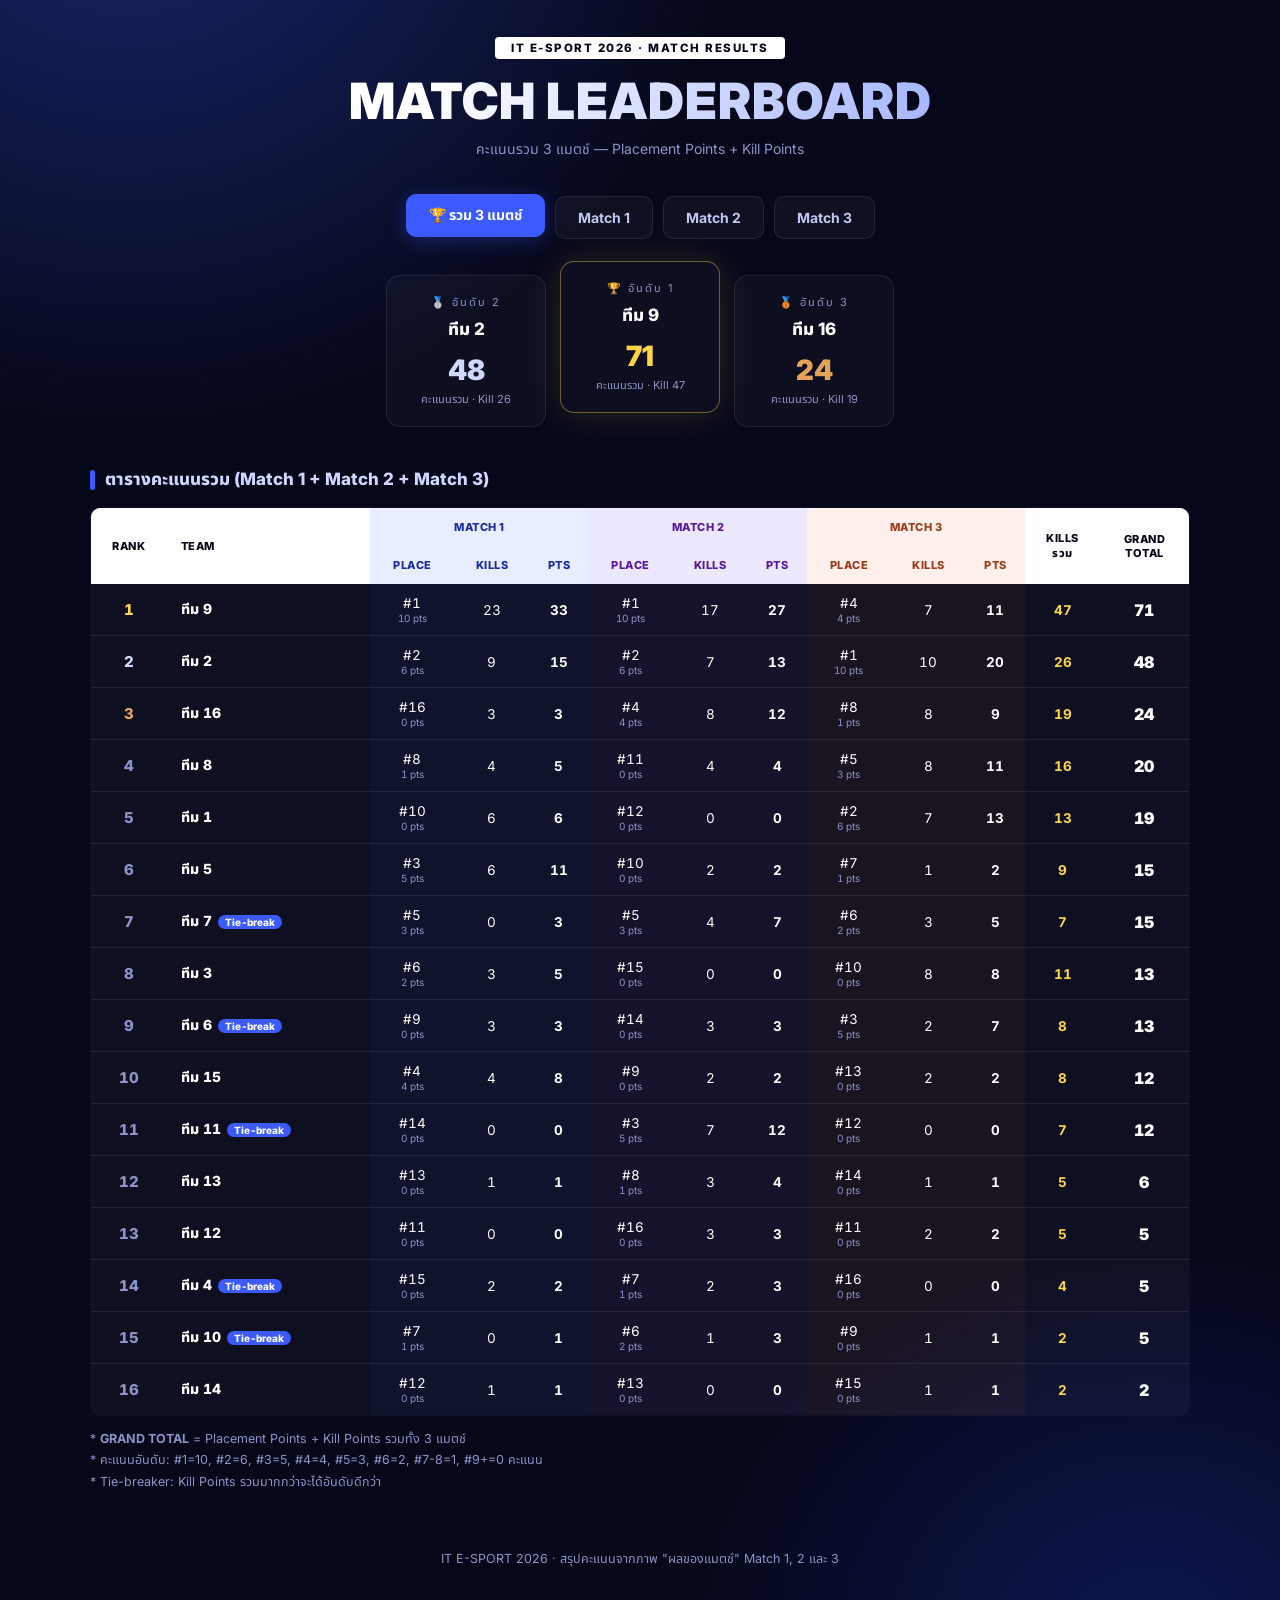
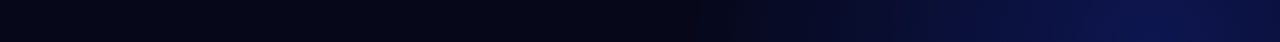
==== match-results.html @ a8c37b22 "Add files via upload" ====
<!DOCTYPE html>
<html lang="th">
<head>
<meta charset="UTF-8">
<meta name="viewport" content="width=device-width, initial-scale=1.0">
<title>Match Leaderboard — IT E-SPORT 2026</title>
<meta name="description" content="ตารางคะแนนรวม 3 แมตช์ IT E-SPORT 2026 แบ่งตามทีม">
<link rel="preconnect" href="https://fonts.googleapis.com">
<link rel="preconnect" href="https://fonts.gstatic.com" crossorigin>
<link href="https://fonts.googleapis.com/css2?family=Noto+Sans+Thai:wght@400;600;700;800;900&family=Inter:wght@400;600;700;800;900&display=swap" rel="stylesheet">
<style>
:root {
  --bg:     #06081a;
  --card:   rgba(255,255,255,0.03);
  --accent: #3b5bff;
  --glow:   rgba(59,91,255,0.3);
  --gold:   #ffd447;
  --silver: #cfd8ff;
  --bronze: #e5a35a;
  --line:   rgba(255,255,255,0.08);
  --muted:  #8b94c4;
  --r:      10px;

  /* Per-match accent colors */
  --m1: #3b5bff;
  --m2: #a259ff;
  --m3: #ff6b35;
}
*, *::before, *::after { box-sizing: border-box; margin: 0; padding: 0; }

body {
  font-family: 'Inter', 'Noto Sans Thai', system-ui, sans-serif;
  background:
    radial-gradient(ellipse 80% 60% at 10% -10%, #1a2870 0%, transparent 60%),
    radial-gradient(ellipse 60% 40% at 90% 100%, #0d1650 0%, transparent 60%),
    var(--bg);
  color: #fff;
  min-height: 100vh;
  padding: 36px 16px 72px;
}

.wrap { max-width: 1100px; margin: 0 auto; }

/* ── Header ── */
header { text-align: center; margin-bottom: 36px; }
.badge {
  display: inline-block;
  background: #fff;
  color: #06081a;
  font-size: 11.5px;
  font-weight: 800;
  letter-spacing: 1.5px;
  padding: 4px 16px;
  border-radius: 4px;
  margin-bottom: 12px;
  text-transform: uppercase;
}
h1 {
  font-size: clamp(28px, 6vw, 50px);
  font-weight: 900;
  letter-spacing: 1px;
  text-transform: uppercase;
  background: linear-gradient(100deg, #fff 30%, #7b93ff 100%);
  -webkit-background-clip: text;
  background-clip: text;
  color: transparent;
  margin-bottom: 8px;
}
.header-sub { color: var(--muted); font-size: 14px; }

/* ── Tabs ── */
.tabs {
  display: flex;
  justify-content: center;
  gap: 10px;
  flex-wrap: wrap;
  margin-bottom: 36px;
}
.tab-btn {
  background: rgba(255,255,255,0.04);
  border: 1px solid var(--line);
  color: #c0c8f0;
  font-family: inherit;
  font-size: 14px;
  font-weight: 700;
  padding: 10px 22px;
  border-radius: var(--r);
  cursor: pointer;
  transition: all .18s;
}
.tab-btn:hover { background: rgba(255,255,255,0.09); transform: translateY(-2px); }
.tab-btn.active {
  background: var(--accent);
  border-color: var(--accent);
  color: #fff;
  box-shadow: 0 4px 20px var(--glow);
  transform: translateY(-2px);
}
.tab-btn.m1.active { background: var(--m1); border-color: var(--m1); box-shadow: 0 4px 20px rgba(59,91,255,0.4); }
.tab-btn.m2.active { background: var(--m2); border-color: var(--m2); box-shadow: 0 4px 20px rgba(162,89,255,0.4); }
.tab-btn.m3.active { background: var(--m3); border-color: var(--m3); box-shadow: 0 4px 20px rgba(255,107,53,0.4); }

/* ── Podium ── */
.podium {
  display: flex;
  gap: 14px;
  justify-content: center;
  flex-wrap: wrap;
  margin-bottom: 40px;
}
.p-card {
  background: var(--card);
  border: 1px solid var(--line);
  border-radius: 14px;
  padding: 18px 22px;
  min-width: 160px;
  text-align: center;
  transition: transform .2s;
}
.p-card:hover { transform: translateY(-4px); }
.p-card.gold   { order:2; transform:translateY(-14px); border-color:rgba(255,212,71,.4); box-shadow:0 0 36px rgba(255,212,71,.15); }
.p-card.gold:hover { transform:translateY(-18px); }
.p-card.silver { order:1; }
.p-card.bronze { order:3; }
.p-rank  { font-size: 11px; color: var(--muted); letter-spacing: 2px; margin-bottom: 6px; }
.p-name  { font-size: 17px; font-weight: 800; margin-bottom: 10px; }
.p-pts   { font-size: 28px; font-weight: 900; }
.p-card.gold   .p-pts { color: var(--gold); }
.p-card.silver .p-pts { color: var(--silver); }
.p-card.bronze .p-pts { color: var(--bronze); }
.p-sub   { font-size: 11px; color: var(--muted); margin-top: 4px; }

/* ── Section title ── */
.section-title {
  display: flex;
  align-items: center;
  gap: 10px;
  font-size: 17px;
  font-weight: 800;
  color: #cfd6ff;
  margin: 0 0 14px;
}
.section-title::before {
  content: "";
  display: inline-block;
  width: 5px; height: 20px;
  background: var(--accent);
  border-radius: 3px;
  flex-shrink: 0;
}

/* ── Table ── */
.table-wrap { overflow-x: auto; }

table {
  width: 100%;
  min-width: 900px;
  border-collapse: collapse;
  background: var(--card);
  border-radius: var(--r);
  overflow: hidden;
  border: 1px solid var(--line);
}

thead th {
  background: #fff;
  color: #06081a;
  text-align: center;
  padding: 12px 8px;
  font-size: 11px;
  font-weight: 800;
  letter-spacing: .5px;
  text-transform: uppercase;
  white-space: nowrap;
}
thead th.align-left { text-align: left; padding-left: 14px; }
thead th.m1-h { background: #e8edff; color: #1a2ea0; }
thead th.m2-h { background: #ece8ff; color: #5a1a9e; }
thead th.m3-h { background: #fff0eb; color: #9e3a1a; }

tbody td {
  padding: 11px 8px;
  border-bottom: 1px solid var(--line);
  font-size: 13.5px;
  text-align: center;
  font-variant-numeric: tabular-nums;
}
tbody td.align-left { text-align: left; padding-left: 14px; }
tbody tr:last-child td { border-bottom: none; }
tbody tr { transition: background .14s; }
tbody tr:hover { background: rgba(255,255,255,0.05); }

.rank-cell  { font-weight: 800; color: var(--muted); font-size: 15px; }
.team-cell  { font-weight: 800; font-size: 14px; }
.total-cell { font-weight: 900; font-size: 16px; color: #fff; }

tr.gold   .rank-cell { color: var(--gold); }
tr.silver .rank-cell { color: var(--silver); }
tr.bronze .rank-cell { color: var(--bronze); }

.m1-place, .m1-kills, .m1-tot { background: rgba(59,91,255,.05); }
.m2-place, .m2-kills, .m2-tot { background: rgba(162,89,255,.05); }
.m3-place, .m3-kills, .m3-tot { background: rgba(255,107,53,.05); }

.sub-pts { font-size: 10px; color: var(--muted); display: block; margin-top: 1px; }

.tie-badge {
  display: inline-block;
  font-size: 10px;
  background: var(--accent);
  color: #fff;
  padding: 1px 7px;
  border-radius: 20px;
  margin-left: 6px;
  vertical-align: middle;
}

/* ── Match detail grids ── */
.match-grid {
  display: grid;
  grid-template-columns: 1fr 1fr;
  gap: 20px;
  margin-bottom: 40px;
}
.match-card {
  background: var(--card);
  border: 1px solid var(--line);
  border-radius: var(--r);
  overflow: hidden;
}
.match-header {
  padding: 10px 16px;
  font-weight: 800;
  font-size: 13.5px;
  letter-spacing: 1px;
}
.m1-header { background: var(--m1); }
.m2-header { background: var(--m2); }
.m3-header { background: var(--m3); }

.match-row {
  display: flex;
  justify-content: space-between;
  align-items: center;
  padding: 9px 14px;
  border-bottom: 1px solid var(--line);
  font-size: 13px;
  transition: background .14s;
}
.match-row:hover { background: rgba(255,255,255,0.04); }
.match-row:last-child { border-bottom: none; }
.match-rank { color: var(--muted); font-weight: 700; min-width: 28px; }
.match-rank.r1 { color: var(--gold); }
.match-rank.r2 { color: var(--silver); }
.match-rank.r3 { color: var(--bronze); }
.match-name  { flex: 1; font-weight: 700; padding: 0 10px; }
.match-kills { color: #e2e6ff; min-width: 48px; text-align: right; font-size: 12.5px; }
.match-total { font-weight: 800; min-width: 42px; text-align: right; }

/* ── Note ── */
.note { color: var(--muted); font-size: 12.5px; margin-top: 12px; line-height: 1.7; }

/* ── Footer ── */
footer { text-align: center; margin-top: 56px; color: var(--muted); font-size: 12.5px; line-height: 1.8; }

@media(max-width: 640px) {
  .match-grid { grid-template-columns: 1fr; }
}
</style>
</head>
<body>
<div class="wrap">
  <header>
    <div class="badge">IT E-SPORT 2026 · MATCH RESULTS</div>
    <h1>Match Leaderboard</h1>
    <div class="header-sub" id="header-sub">คะแนนรวม 3 แมตช์ — Placement Points + Kill Points</div>
  </header>

  <div class="tabs">
    <button class="tab-btn active" id="tab-combined" onclick="switchTab('combined')">🏆 รวม 3 แมตช์</button>
    <button class="tab-btn m1" id="tab-m1" onclick="switchTab('m1')">Match 1</button>
    <button class="tab-btn m2" id="tab-m2" onclick="switchTab('m2')">Match 2</button>
    <button class="tab-btn m3" id="tab-m3" onclick="switchTab('m3')">Match 3</button>
  </div>

  <div class="podium" id="podium"></div>

  <!-- Combined view -->
  <div id="view-combined">
    <div class="section-title" id="table-title">ตารางคะแนนรวม (Match 1 + Match 2 + Match 3)</div>
    <div class="table-wrap">
      <table>
        <thead>
          <tr>
            <th rowspan="2">RANK</th>
            <th rowspan="2" class="align-left">TEAM</th>
            <th colspan="3" class="m1-h">Match 1</th>
            <th colspan="3" class="m2-h">Match 2</th>
            <th colspan="3" class="m3-h">Match 3</th>
            <th rowspan="2">KILLS<br>รวม</th>
            <th rowspan="2">GRAND<br>TOTAL</th>
          </tr>
          <tr>
            <th class="m1-h">PLACE</th><th class="m1-h">KILLS</th><th class="m1-h">PTS</th>
            <th class="m2-h">PLACE</th><th class="m2-h">KILLS</th><th class="m2-h">PTS</th>
            <th class="m3-h">PLACE</th><th class="m3-h">KILLS</th><th class="m3-h">PTS</th>
          </tr>
        </thead>
        <tbody id="combined-body"></tbody>
      </table>
    </div>
    <p class="note">
      * <b>GRAND TOTAL</b> = Placement Points + Kill Points รวมทั้ง 3 แมตช์<br>
      * คะแนนอันดับ: #1=10, #2=6, #3=5, #4=4, #5=3, #6=2, #7-8=1, #9+=0 คะแนน<br>
      * Tie-breaker: Kill Points รวมมากกว่าจะได้อันดับดีกว่า
    </p>
  </div>

  <!-- Per-match views -->
  <div id="view-m1" style="display:none">
    <div class="section-title">ผล Match 1</div>
    <div class="match-grid" id="m1-grid"></div>
  </div>
  <div id="view-m2" style="display:none">
    <div class="section-title">ผล Match 2</div>
    <div class="match-grid" id="m2-grid"></div>
  </div>
  <div id="view-m3" style="display:none">
    <div class="section-title">ผล Match 3</div>
    <div class="match-grid" id="m3-grid"></div>
  </div>

  <footer>
    IT E-SPORT 2026 · สรุปคะแนนจากภาพ "ผลของแมตช์" Match 1, 2 และ 3
  </footer>
</div>

<script>
/* ── Placement scoring ── */
function pp(rank) {
  if (rank === 1) return 10;
  if (rank === 2) return 6;
  if (rank === 3) return 5;
  if (rank === 4) return 4;
  if (rank === 5) return 3;
  if (rank === 6) return 2;
  if (rank <= 8)  return 1;
  return 0;
}

/* ── Raw match data ── */
const match1 = [
  { rank:1,  team:9,  kills:23 },
  { rank:2,  team:2,  kills:9  },
  { rank:3,  team:5,  kills:6  },
  { rank:4,  team:15, kills:4  },
  { rank:5,  team:7,  kills:0  },
  { rank:6,  team:3,  kills:3  },
  { rank:7,  team:10, kills:0  },
  { rank:8,  team:8,  kills:4  },
  { rank:9,  team:6,  kills:3  },
  { rank:10, team:1,  kills:6  },
  { rank:11, team:12, kills:0  },
  { rank:12, team:14, kills:1  },
  { rank:13, team:13, kills:1  },
  { rank:14, team:11, kills:0  },
  { rank:15, team:4,  kills:2  },
  { rank:16, team:16, kills:3  },
];

const match2 = [
  { rank:1,  team:9,  kills:17 },
  { rank:2,  team:2,  kills:7  },
  { rank:3,  team:11, kills:7  },
  { rank:4,  team:16, kills:8  },
  { rank:5,  team:7,  kills:4  },
  { rank:6,  team:10, kills:1  },
  { rank:7,  team:4,  kills:2  },
  { rank:8,  team:13, kills:3  },
  { rank:9,  team:15, kills:2  },
  { rank:10, team:5,  kills:2  },
  { rank:11, team:8,  kills:4  },
  { rank:12, team:1,  kills:0  },
  { rank:13, team:14, kills:0  },
  { rank:14, team:6,  kills:3  },
  { rank:15, team:3,  kills:0  },
  { rank:16, team:12, kills:3  },
];

const match3 = [
  { rank:1,  team:2,  kills:10 },
  { rank:2,  team:1,  kills:7  },
  { rank:3,  team:6,  kills:2  },
  { rank:4,  team:9,  kills:7  },
  { rank:5,  team:8,  kills:8  },
  { rank:6,  team:7,  kills:3  },
  { rank:7,  team:5,  kills:1  },
  { rank:8,  team:16, kills:8  },
  { rank:9,  team:10, kills:1  },
  { rank:10, team:3,  kills:8  },
  { rank:11, team:12, kills:2  },
  { rank:12, team:11, kills:0  },
  { rank:13, team:15, kills:2  },
  { rank:14, team:13, kills:1  },
  { rank:15, team:14, kills:1  },
  { rank:16, team:4,  kills:0  },
];

const MATCHES = [match1, match2, match3];

/* ── Build combined dataset ── */
function buildCombined() {
  const teams = {};
  const init = () => ({ rank:0, kills:0, place:0, total:0 });

  MATCHES.forEach((match, mi) => {
    const key = `m${mi+1}`;
    match.forEach(r => {
      if (!teams[r.team]) teams[r.team] = { id: r.team, m1:init(), m2:init(), m3:init() };
      const placePts = pp(r.rank);
      teams[r.team][key] = { rank: r.rank, kills: r.kills, place: placePts, total: placePts + r.kills };
    });
  });

  return Object.values(teams).map(t => ({
    ...t,
    totalKills: t.m1.kills + t.m2.kills + t.m3.kills,
    totalPlace: t.m1.place + t.m2.place + t.m3.place,
    grand:      t.m1.total + t.m2.total + t.m3.total,
  })).sort((a, b) => b.grand - a.grand || b.totalKills - a.totalKills);
}

const combined = buildCombined();

/* ── Render podium ── */
function renderPodium(items) {
  const order = [
    { d: items[1], cls: 'silver', label: '🥈 อันดับ 2' },
    { d: items[0], cls: 'gold',   label: '🏆 อันดับ 1' },
    { d: items[2], cls: 'bronze', label: '🥉 อันดับ 3' },
  ];
  document.getElementById('podium').innerHTML = order.map(({ d, cls, label }) => `
    <div class="p-card ${cls}">
      <div class="p-rank">${label}</div>
      <div class="p-name">ทีม ${d.id}</div>
      <div class="p-pts">${d.grand}</div>
      <div class="p-sub">คะแนนรวม · Kill ${d.totalKills}</div>
    </div>
  `).join('');
}

/* ── Render combined table ── */
function renderCombined() {
  renderPodium(combined);
  const tbody = document.getElementById('combined-body');
  tbody.innerHTML = '';
  combined.forEach((d, i) => {
    const rank = i + 1;
    const cls  = rank === 1 ? 'gold' : rank === 2 ? 'silver' : rank === 3 ? 'bronze' : '';
    const isTie = i > 0 && combined[i-1].grand === d.grand && combined[i-1].totalKills !== d.totalKills;
    const tieTag = isTie ? `<span class="tie-badge">Tie-break</span>` : '';
    const fRank = r => r ? `#${r.rank}<br><span class="sub-pts">${r.place} pts</span>` : '—';

    const tr = document.createElement('tr');
    if (cls) tr.className = cls;
    tr.innerHTML = `
      <td class="rank-cell">${rank}</td>
      <td class="team-cell align-left">ทีม ${d.id}${tieTag}</td>
      <td class="m1-place">${fRank(d.m1)}</td>
      <td class="m1-kills">${d.m1.kills}</td>
      <td class="m1-tot" style="font-weight:700">${d.m1.total}</td>
      <td class="m2-place">${fRank(d.m2)}</td>
      <td class="m2-kills">${d.m2.kills}</td>
      <td class="m2-tot" style="font-weight:700">${d.m2.total}</td>
      <td class="m3-place">${fRank(d.m3)}</td>
      <td class="m3-kills">${d.m3.kills}</td>
      <td class="m3-tot" style="font-weight:700">${d.m3.total}</td>
      <td style="color:var(--gold);font-weight:700">${d.totalKills}</td>
      <td class="total-cell">${d.grand}</td>
    `;
    tbody.appendChild(tr);
  });
}

/* ── Render per-match grid ── */
function renderMatchGrid(matchData, containerId, headerCls) {
  const sorted = [...matchData].sort((a, b) => a.rank - b.rank);
  const colL = sorted.slice(0, 8);
  const colR = sorted.slice(8);

  function rows(arr) {
    return arr.map(r => {
      const pts = pp(r.rank);
      const total = pts + r.kills;
      const rc = r.rank <= 3 ? `r${r.rank}` : '';
      return `<div class="match-row">
        <span class="match-rank ${rc}">#${r.rank}</span>
        <span class="match-name">ทีม ${r.team}</span>
        <span class="match-kills">${r.kills} kills</span>
        <span class="match-total" style="color:var(--gold)">${total} pts</span>
      </div>`;
    }).join('');
  }

  document.getElementById(containerId).innerHTML = `
    <div class="match-card">
      <div class="match-header ${headerCls}">อันดับ #1 – #8</div>
      ${rows(colL)}
    </div>
    <div class="match-card">
      <div class="match-header ${headerCls}">อันดับ #9 – #16</div>
      ${rows(colR)}
    </div>
  `;
}

/* ── Tab switching ── */
const TABS = ['combined', 'm1', 'm2', 'm3'];

function switchTab(tab) {
  TABS.forEach(t => {
    document.getElementById(`view-${t}`).style.display = t === tab ? '' : 'none';
    document.getElementById(`tab-${t}`).classList.toggle('active', t === tab);
  });

  // Per-match podium helpers
  const makeTopFrom = (matchData) => {
    const sorted = [...matchData].sort((a, b) => a.rank - b.rank);
    return sorted.slice(0, 3).map(r => ({
      id: r.team,
      grand: pp(r.rank) + r.kills,
      totalKills: r.kills,
    }));
  };

  if (tab === 'combined') renderPodium(combined);
  if (tab === 'm1') { renderMatchGrid(match1, 'm1-grid', 'm1-header'); renderPodium(makeTopFrom(match1)); }
  if (tab === 'm2') { renderMatchGrid(match2, 'm2-grid', 'm2-header'); renderPodium(makeTopFrom(match2)); }
  if (tab === 'm3') { renderMatchGrid(match3, 'm3-grid', 'm3-header'); renderPodium(makeTopFrom(match3)); }
}

/* ── Init ── */
renderCombined();
</script>
</body>
</html>
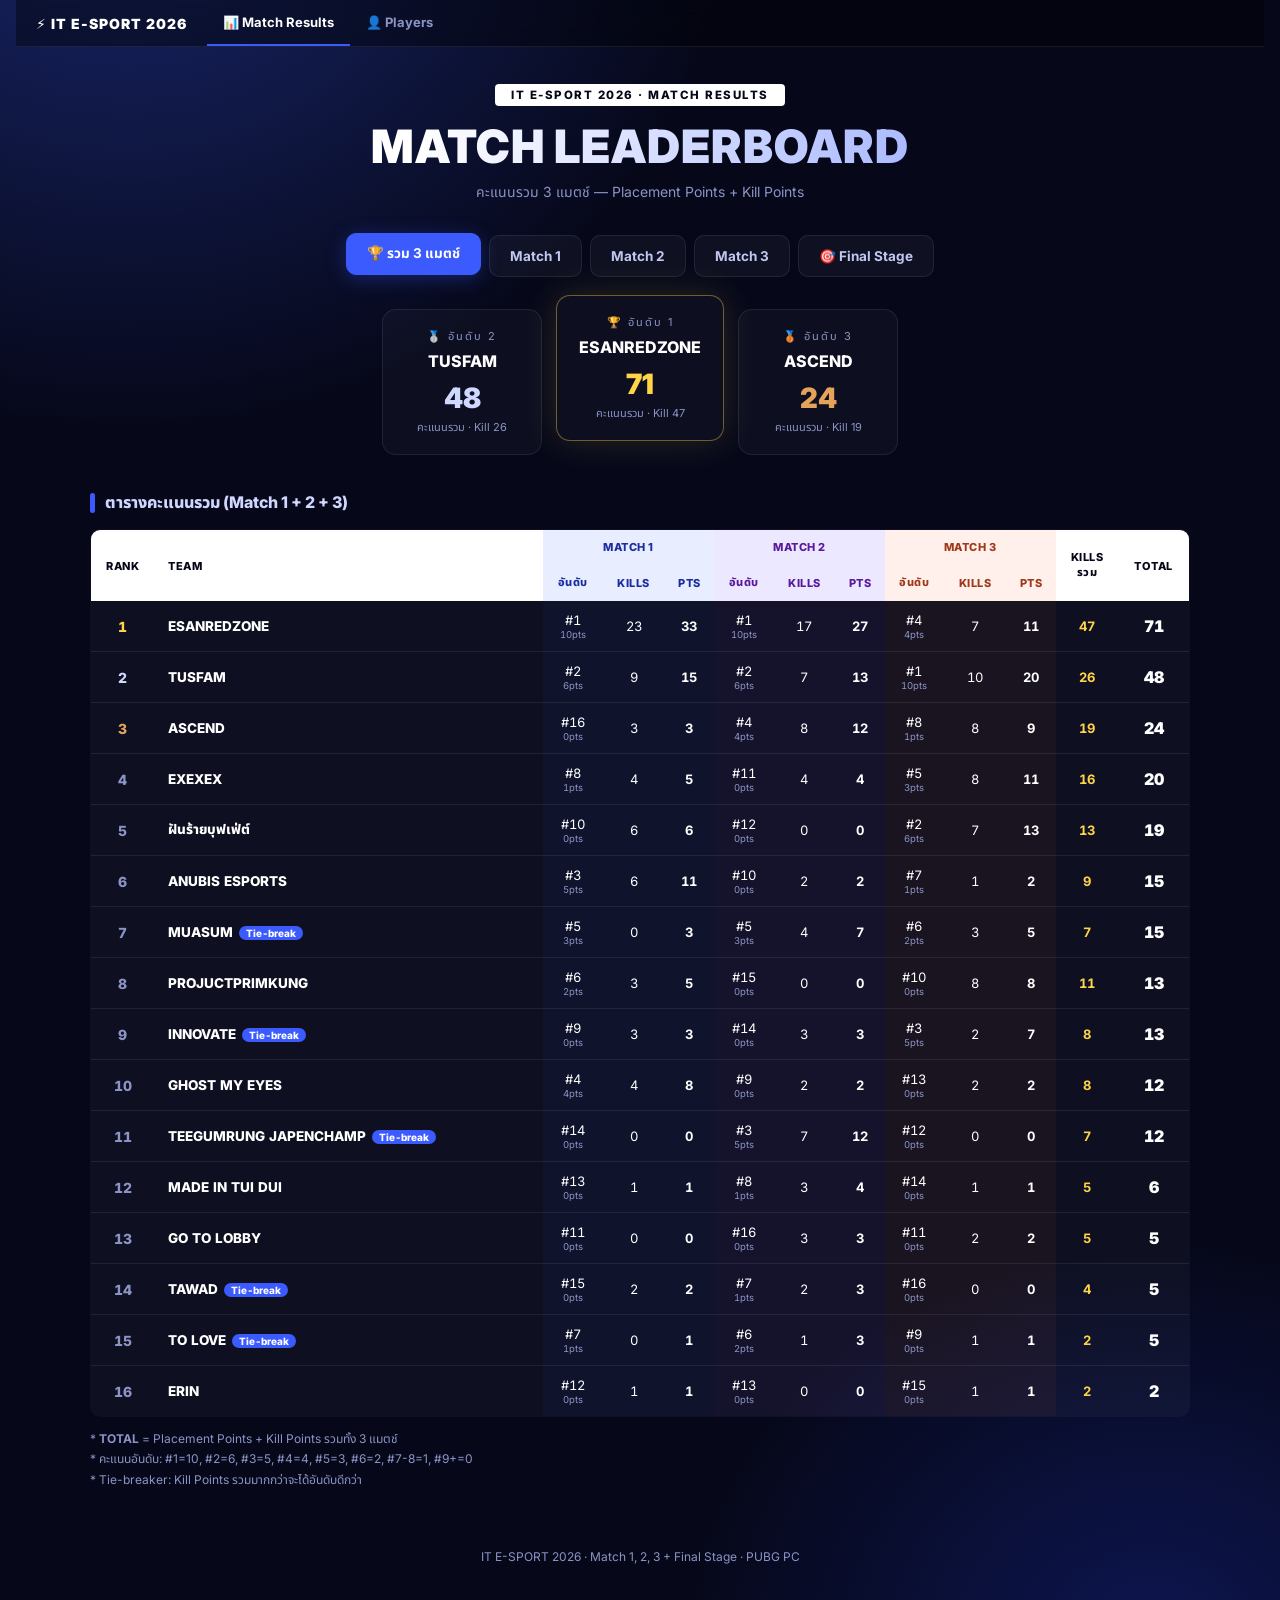
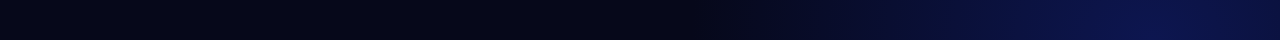
==== commit cc2187d3: "Add files via upload" ====
--- a/match-results.html
+++ b/match-results.html
@@ -4,271 +4,159 @@
 <meta charset="UTF-8">
 <meta name="viewport" content="width=device-width, initial-scale=1.0">
 <title>Match Leaderboard — IT E-SPORT 2026</title>
-<meta name="description" content="ตารางคะแนนรวม 3 แมตช์ IT E-SPORT 2026 แบ่งตามทีม">
 <link rel="preconnect" href="https://fonts.googleapis.com">
 <link rel="preconnect" href="https://fonts.gstatic.com" crossorigin>
 <link href="https://fonts.googleapis.com/css2?family=Noto+Sans+Thai:wght@400;600;700;800;900&family=Inter:wght@400;600;700;800;900&display=swap" rel="stylesheet">
 <style>
-:root {
-  --bg:     #06081a;
-  --card:   rgba(255,255,255,0.03);
-  --accent: #3b5bff;
-  --glow:   rgba(59,91,255,0.3);
-  --gold:   #ffd447;
-  --silver: #cfd8ff;
-  --bronze: #e5a35a;
-  --line:   rgba(255,255,255,0.08);
-  --muted:  #8b94c4;
-  --r:      10px;
-
-  /* Per-match accent colors */
-  --m1: #3b5bff;
-  --m2: #a259ff;
-  --m3: #ff6b35;
-}
-*, *::before, *::after { box-sizing: border-box; margin: 0; padding: 0; }
-
-body {
-  font-family: 'Inter', 'Noto Sans Thai', system-ui, sans-serif;
-  background:
-    radial-gradient(ellipse 80% 60% at 10% -10%, #1a2870 0%, transparent 60%),
-    radial-gradient(ellipse 60% 40% at 90% 100%, #0d1650 0%, transparent 60%),
-    var(--bg);
-  color: #fff;
-  min-height: 100vh;
-  padding: 36px 16px 72px;
-}
-
-.wrap { max-width: 1100px; margin: 0 auto; }
-
-/* ── Header ── */
-header { text-align: center; margin-bottom: 36px; }
-.badge {
-  display: inline-block;
-  background: #fff;
-  color: #06081a;
-  font-size: 11.5px;
-  font-weight: 800;
-  letter-spacing: 1.5px;
-  padding: 4px 16px;
-  border-radius: 4px;
-  margin-bottom: 12px;
-  text-transform: uppercase;
-}
-h1 {
-  font-size: clamp(28px, 6vw, 50px);
-  font-weight: 900;
-  letter-spacing: 1px;
-  text-transform: uppercase;
-  background: linear-gradient(100deg, #fff 30%, #7b93ff 100%);
-  -webkit-background-clip: text;
-  background-clip: text;
-  color: transparent;
-  margin-bottom: 8px;
-}
-.header-sub { color: var(--muted); font-size: 14px; }
-
-/* ── Tabs ── */
-.tabs {
-  display: flex;
-  justify-content: center;
-  gap: 10px;
-  flex-wrap: wrap;
-  margin-bottom: 36px;
-}
-.tab-btn {
-  background: rgba(255,255,255,0.04);
-  border: 1px solid var(--line);
-  color: #c0c8f0;
-  font-family: inherit;
-  font-size: 14px;
-  font-weight: 700;
-  padding: 10px 22px;
-  border-radius: var(--r);
-  cursor: pointer;
-  transition: all .18s;
-}
-.tab-btn:hover { background: rgba(255,255,255,0.09); transform: translateY(-2px); }
-.tab-btn.active {
-  background: var(--accent);
-  border-color: var(--accent);
-  color: #fff;
-  box-shadow: 0 4px 20px var(--glow);
-  transform: translateY(-2px);
-}
-.tab-btn.m1.active { background: var(--m1); border-color: var(--m1); box-shadow: 0 4px 20px rgba(59,91,255,0.4); }
-.tab-btn.m2.active { background: var(--m2); border-color: var(--m2); box-shadow: 0 4px 20px rgba(162,89,255,0.4); }
-.tab-btn.m3.active { background: var(--m3); border-color: var(--m3); box-shadow: 0 4px 20px rgba(255,107,53,0.4); }
-
-/* ── Podium ── */
-.podium {
-  display: flex;
-  gap: 14px;
-  justify-content: center;
-  flex-wrap: wrap;
-  margin-bottom: 40px;
-}
-.p-card {
-  background: var(--card);
-  border: 1px solid var(--line);
-  border-radius: 14px;
-  padding: 18px 22px;
-  min-width: 160px;
-  text-align: center;
-  transition: transform .2s;
-}
-.p-card:hover { transform: translateY(-4px); }
-.p-card.gold   { order:2; transform:translateY(-14px); border-color:rgba(255,212,71,.4); box-shadow:0 0 36px rgba(255,212,71,.15); }
-.p-card.gold:hover { transform:translateY(-18px); }
-.p-card.silver { order:1; }
-.p-card.bronze { order:3; }
-.p-rank  { font-size: 11px; color: var(--muted); letter-spacing: 2px; margin-bottom: 6px; }
-.p-name  { font-size: 17px; font-weight: 800; margin-bottom: 10px; }
-.p-pts   { font-size: 28px; font-weight: 900; }
-.p-card.gold   .p-pts { color: var(--gold); }
-.p-card.silver .p-pts { color: var(--silver); }
-.p-card.bronze .p-pts { color: var(--bronze); }
-.p-sub   { font-size: 11px; color: var(--muted); margin-top: 4px; }
-
-/* ── Section title ── */
-.section-title {
-  display: flex;
-  align-items: center;
-  gap: 10px;
-  font-size: 17px;
-  font-weight: 800;
-  color: #cfd6ff;
-  margin: 0 0 14px;
-}
-.section-title::before {
-  content: "";
-  display: inline-block;
-  width: 5px; height: 20px;
-  background: var(--accent);
-  border-radius: 3px;
-  flex-shrink: 0;
-}
-
-/* ── Table ── */
-.table-wrap { overflow-x: auto; }
-
-table {
-  width: 100%;
-  min-width: 900px;
-  border-collapse: collapse;
-  background: var(--card);
-  border-radius: var(--r);
-  overflow: hidden;
-  border: 1px solid var(--line);
-}
-
-thead th {
-  background: #fff;
-  color: #06081a;
-  text-align: center;
-  padding: 12px 8px;
-  font-size: 11px;
-  font-weight: 800;
-  letter-spacing: .5px;
-  text-transform: uppercase;
-  white-space: nowrap;
-}
-thead th.align-left { text-align: left; padding-left: 14px; }
-thead th.m1-h { background: #e8edff; color: #1a2ea0; }
-thead th.m2-h { background: #ece8ff; color: #5a1a9e; }
-thead th.m3-h { background: #fff0eb; color: #9e3a1a; }
-
-tbody td {
-  padding: 11px 8px;
-  border-bottom: 1px solid var(--line);
-  font-size: 13.5px;
-  text-align: center;
-  font-variant-numeric: tabular-nums;
-}
-tbody td.align-left { text-align: left; padding-left: 14px; }
-tbody tr:last-child td { border-bottom: none; }
-tbody tr { transition: background .14s; }
-tbody tr:hover { background: rgba(255,255,255,0.05); }
-
-.rank-cell  { font-weight: 800; color: var(--muted); font-size: 15px; }
-.team-cell  { font-weight: 800; font-size: 14px; }
-.total-cell { font-weight: 900; font-size: 16px; color: #fff; }
-
-tr.gold   .rank-cell { color: var(--gold); }
-tr.silver .rank-cell { color: var(--silver); }
-tr.bronze .rank-cell { color: var(--bronze); }
-
-.m1-place, .m1-kills, .m1-tot { background: rgba(59,91,255,.05); }
-.m2-place, .m2-kills, .m2-tot { background: rgba(162,89,255,.05); }
-.m3-place, .m3-kills, .m3-tot { background: rgba(255,107,53,.05); }
-
-.sub-pts { font-size: 10px; color: var(--muted); display: block; margin-top: 1px; }
-
-.tie-badge {
-  display: inline-block;
-  font-size: 10px;
-  background: var(--accent);
-  color: #fff;
-  padding: 1px 7px;
-  border-radius: 20px;
-  margin-left: 6px;
-  vertical-align: middle;
-}
-
-/* ── Match detail grids ── */
-.match-grid {
-  display: grid;
-  grid-template-columns: 1fr 1fr;
-  gap: 20px;
-  margin-bottom: 40px;
-}
-.match-card {
-  background: var(--card);
-  border: 1px solid var(--line);
-  border-radius: var(--r);
-  overflow: hidden;
-}
-.match-header {
-  padding: 10px 16px;
-  font-weight: 800;
-  font-size: 13.5px;
-  letter-spacing: 1px;
-}
-.m1-header { background: var(--m1); }
-.m2-header { background: var(--m2); }
-.m3-header { background: var(--m3); }
-
-.match-row {
-  display: flex;
-  justify-content: space-between;
-  align-items: center;
-  padding: 9px 14px;
-  border-bottom: 1px solid var(--line);
-  font-size: 13px;
-  transition: background .14s;
-}
-.match-row:hover { background: rgba(255,255,255,0.04); }
-.match-row:last-child { border-bottom: none; }
-.match-rank { color: var(--muted); font-weight: 700; min-width: 28px; }
-.match-rank.r1 { color: var(--gold); }
-.match-rank.r2 { color: var(--silver); }
-.match-rank.r3 { color: var(--bronze); }
-.match-name  { flex: 1; font-weight: 700; padding: 0 10px; }
-.match-kills { color: #e2e6ff; min-width: 48px; text-align: right; font-size: 12.5px; }
-.match-total { font-weight: 800; min-width: 42px; text-align: right; }
-
-/* ── Note ── */
-.note { color: var(--muted); font-size: 12.5px; margin-top: 12px; line-height: 1.7; }
-
-/* ── Footer ── */
-footer { text-align: center; margin-top: 56px; color: var(--muted); font-size: 12.5px; line-height: 1.8; }
-
-@media(max-width: 640px) {
-  .match-grid { grid-template-columns: 1fr; }
+:root{
+  --bg:#06081a; --card:rgba(255,255,255,0.03);
+  --accent:#3b5bff; --glow:rgba(59,91,255,0.3);
+  --gold:#ffd447; --silver:#cfd8ff; --bronze:#e5a35a;
+  --line:rgba(255,255,255,0.08); --muted:#8b94c4; --r:10px;
+  --m1:#3b5bff; --m2:#a259ff; --m3:#ff6b35; --final:#f0b429;
+}
+*,*::before,*::after{box-sizing:border-box;margin:0;padding:0;}
+body{font-family:'Inter','Noto Sans Thai',system-ui,sans-serif;
+  background:radial-gradient(ellipse 80% 60% at 10% -10%,#1a2870 0%,transparent 60%),
+  radial-gradient(ellipse 60% 40% at 90% 100%,#0d1650 0%,transparent 60%),var(--bg);
+  color:#fff;min-height:100vh;padding:0 16px 72px;}
+
+/* Nav */
+nav.top-nav{background:rgba(0,0,0,0.4);backdrop-filter:blur(10px);
+  border-bottom:1px solid var(--line);position:sticky;top:0;z-index:100;
+  display:flex;align-items:center;gap:0;padding:0 20px;}
+.nav-logo{font-weight:900;font-size:14px;letter-spacing:1px;color:#fff;
+  padding:14px 0;margin-right:20px;white-space:nowrap;}
+.nav-link{display:block;padding:14px 16px;font-size:13px;font-weight:700;
+  color:var(--muted);text-decoration:none;border-bottom:2px solid transparent;
+  transition:color .15s,border-color .15s;}
+.nav-link:hover{color:#fff;}
+.nav-link.active{color:#fff;border-bottom-color:var(--accent);}
+
+.wrap{max-width:1100px;margin:0 auto;padding-top:36px;}
+header{text-align:center;margin-bottom:32px;}
+.badge{display:inline-block;background:#fff;color:#06081a;font-size:11.5px;
+  font-weight:800;letter-spacing:1.5px;padding:4px 16px;border-radius:4px;
+  margin-bottom:12px;text-transform:uppercase;}
+h1{font-size:clamp(26px,5vw,46px);font-weight:900;letter-spacing:1px;
+  text-transform:uppercase;
+  background:linear-gradient(100deg,#fff 30%,#7b93ff 100%);
+  -webkit-background-clip:text;background-clip:text;color:transparent;margin-bottom:8px;}
+.header-sub{color:var(--muted);font-size:14px;}
+
+/* Tabs */
+.tabs{display:flex;justify-content:center;gap:8px;flex-wrap:wrap;margin-bottom:32px;}
+.tab-btn{background:rgba(255,255,255,0.04);border:1px solid var(--line);color:#c0c8f0;
+  font-family:inherit;font-size:13.5px;font-weight:700;padding:10px 20px;
+  border-radius:var(--r);cursor:pointer;transition:all .18s;}
+.tab-btn:hover{background:rgba(255,255,255,0.09);transform:translateY(-2px);}
+.tab-btn.active{color:#fff;box-shadow:0 4px 20px var(--glow);transform:translateY(-2px);}
+.tab-btn.t-all.active{background:var(--accent);border-color:var(--accent);}
+.tab-btn.t-m1.active{background:var(--m1);border-color:var(--m1);box-shadow:0 4px 16px rgba(59,91,255,.4);}
+.tab-btn.t-m2.active{background:var(--m2);border-color:var(--m2);box-shadow:0 4px 16px rgba(162,89,255,.4);}
+.tab-btn.t-m3.active{background:var(--m3);border-color:var(--m3);box-shadow:0 4px 16px rgba(255,107,53,.4);}
+.tab-btn.t-final.active{background:var(--final);border-color:var(--final);color:#06081a;box-shadow:0 4px 16px rgba(240,180,41,.4);}
+
+/* Podium */
+.podium{display:flex;gap:14px;justify-content:center;flex-wrap:wrap;margin-bottom:36px;}
+.p-card{background:var(--card);border:1px solid var(--line);border-radius:14px;
+  padding:18px 22px;min-width:160px;text-align:center;transition:transform .2s;}
+.p-card:hover{transform:translateY(-4px);}
+.p-card.gold{order:2;transform:translateY(-14px);border-color:rgba(255,212,71,.4);
+  box-shadow:0 0 36px rgba(255,212,71,.15);}
+.p-card.gold:hover{transform:translateY(-18px);}
+.p-card.silver{order:1;} .p-card.bronze{order:3;}
+.p-rank{font-size:11px;color:var(--muted);letter-spacing:2px;margin-bottom:6px;}
+.p-name{font-size:16px;font-weight:800;margin-bottom:10px;word-break:break-word;}
+.p-pts{font-size:28px;font-weight:900;}
+.p-card.gold .p-pts{color:var(--gold);}
+.p-card.silver .p-pts{color:var(--silver);}
+.p-card.bronze .p-pts{color:var(--bronze);}
+.p-sub{font-size:11px;color:var(--muted);margin-top:4px;}
+
+/* Section title */
+.section-title{display:flex;align-items:center;gap:10px;font-size:16px;
+  font-weight:800;color:#cfd6ff;margin:0 0 14px;}
+.section-title::before{content:"";display:inline-block;width:5px;height:20px;
+  background:var(--accent);border-radius:3px;flex-shrink:0;}
+
+/* Table */
+.table-wrap{overflow-x:auto;}
+table{width:100%;min-width:820px;border-collapse:collapse;background:var(--card);
+  border-radius:var(--r);overflow:hidden;border:1px solid var(--line);}
+thead th{background:#fff;color:#06081a;text-align:center;padding:10px 7px;
+  font-size:11px;font-weight:800;letter-spacing:.5px;text-transform:uppercase;white-space:nowrap;}
+thead th.al{text-align:left;padding-left:14px;}
+thead th.m1h{background:#e8edff;color:#1a2ea0;}
+thead th.m2h{background:#ece8ff;color:#5a1a9e;}
+thead th.m3h{background:#fff0eb;color:#9e3a1a;}
+tbody td{padding:11px 7px;border-bottom:1px solid var(--line);font-size:13px;
+  text-align:center;font-variant-numeric:tabular-nums;}
+tbody td.al{text-align:left;padding-left:14px;}
+tbody tr:last-child td{border-bottom:none;}
+tbody tr{transition:background .14s;}
+tbody tr:hover{background:rgba(255,255,255,0.05);}
+.rank-cell{font-weight:800;color:var(--muted);font-size:14px;}
+.team-cell{font-weight:800;font-size:13.5px;}
+.total-cell{font-weight:900;font-size:16px;}
+tr.gold .rank-cell{color:var(--gold);}
+tr.silver .rank-cell{color:var(--silver);}
+tr.bronze .rank-cell{color:var(--bronze);}
+.m1c{background:rgba(59,91,255,.05);}
+.m2c{background:rgba(162,89,255,.05);}
+.m3c{background:rgba(255,107,53,.05);}
+.sub-pts{font-size:9.5px;color:var(--muted);display:block;margin-top:1px;}
+.tie-badge{display:inline-block;font-size:10px;background:var(--accent);color:#fff;
+  padding:1px 7px;border-radius:20px;margin-left:6px;vertical-align:middle;}
+
+/* Match detail grid */
+.match-grid{display:grid;grid-template-columns:1fr 1fr;gap:16px;margin-bottom:32px;}
+.match-card{background:var(--card);border:1px solid var(--line);border-radius:var(--r);overflow:hidden;}
+.mh{padding:10px 14px;font-weight:800;font-size:13px;letter-spacing:.5px;}
+.mh-1{background:var(--m1);} .mh-2{background:var(--m2);}
+.mh-3{background:var(--m3);} .mh-f{background:var(--final);color:#06081a;}
+.match-row{display:flex;align-items:center;padding:9px 14px;
+  border-bottom:1px solid var(--line);font-size:13px;transition:background .14s;}
+.match-row:hover{background:rgba(255,255,255,0.04);}
+.match-row:last-child{border-bottom:none;}
+.mr-rank{color:var(--muted);font-weight:700;min-width:30px;}
+.mr-rank.r1{color:var(--gold);} .mr-rank.r2{color:var(--silver);} .mr-rank.r3{color:var(--bronze);}
+.mr-name{flex:1;font-weight:700;padding:0 10px;word-break:break-word;}
+.mr-kills{color:#e2e6ff;min-width:52px;text-align:right;font-size:12px;}
+.mr-pts{font-weight:800;min-width:40px;text-align:right;color:var(--gold);}
+
+/* Final stage */
+.final-wrap{text-align:center;padding:20px 0 40px;}
+.final-badge{display:inline-block;background:var(--final);color:#06081a;
+  font-size:12px;font-weight:800;letter-spacing:2px;padding:4px 16px;
+  border-radius:4px;margin-bottom:20px;text-transform:uppercase;}
+.final-grid{display:grid;grid-template-columns:repeat(auto-fill,minmax(200px,1fr));gap:12px;margin-top:16px;}
+.final-team-card{background:var(--card);border:1px solid var(--line);border-radius:var(--r);
+  padding:14px 16px;display:flex;align-items:center;gap:12px;transition:border-color .2s;}
+.final-team-card:hover{border-color:rgba(240,180,41,0.4);}
+.ft-seed{font-size:20px;font-weight:900;color:var(--final);min-width:32px;text-align:center;}
+.ft-name{font-size:13px;font-weight:700;}
+.tbd-box{background:rgba(240,180,41,.07);border:1px dashed rgba(240,180,41,.3);
+  border-radius:var(--r);padding:32px;margin-top:20px;color:rgba(240,180,41,.7);
+  font-size:14px;letter-spacing:1px;text-align:center;}
+
+.note{color:var(--muted);font-size:12px;margin-top:12px;line-height:1.7;}
+footer{text-align:center;margin-top:56px;color:var(--muted);font-size:12px;line-height:1.8;}
+
+@media(max-width:640px){
+  .match-grid{grid-template-columns:1fr;}
+  table{min-width:600px;}
 }
 </style>
 </head>
 <body>
+
+<nav class="top-nav">
+  <span class="nav-logo">⚡ IT E-SPORT 2026</span>
+  <a href="match-results.html" class="nav-link active">📊 Match Results</a>
+  <a href="players.html" class="nav-link">👤 Players</a>
+</nav>
+
 <div class="wrap">
   <header>
     <div class="badge">IT E-SPORT 2026 · MATCH RESULTS</div>
@@ -277,269 +165,184 @@
   </header>
 
   <div class="tabs">
-    <button class="tab-btn active" id="tab-combined" onclick="switchTab('combined')">🏆 รวม 3 แมตช์</button>
-    <button class="tab-btn m1" id="tab-m1" onclick="switchTab('m1')">Match 1</button>
-    <button class="tab-btn m2" id="tab-m2" onclick="switchTab('m2')">Match 2</button>
-    <button class="tab-btn m3" id="tab-m3" onclick="switchTab('m3')">Match 3</button>
+    <button class="tab-btn t-all  active" id="tab-combined" onclick="switchTab('combined')">🏆 รวม 3 แมตช์</button>
+    <button class="tab-btn t-m1"          id="tab-m1"       onclick="switchTab('m1')">Match 1</button>
+    <button class="tab-btn t-m2"          id="tab-m2"       onclick="switchTab('m2')">Match 2</button>
+    <button class="tab-btn t-m3"          id="tab-m3"       onclick="switchTab('m3')">Match 3</button>
+    <button class="tab-btn t-final"       id="tab-final"    onclick="switchTab('final')">🎯 Final Stage</button>
   </div>
 
   <div class="podium" id="podium"></div>
 
-  <!-- Combined view -->
+  <!-- Combined -->
   <div id="view-combined">
-    <div class="section-title" id="table-title">ตารางคะแนนรวม (Match 1 + Match 2 + Match 3)</div>
+    <div class="section-title">ตารางคะแนนรวม (Match 1 + 2 + 3)</div>
     <div class="table-wrap">
       <table>
         <thead>
           <tr>
             <th rowspan="2">RANK</th>
-            <th rowspan="2" class="align-left">TEAM</th>
-            <th colspan="3" class="m1-h">Match 1</th>
-            <th colspan="3" class="m2-h">Match 2</th>
-            <th colspan="3" class="m3-h">Match 3</th>
+            <th rowspan="2" class="al">TEAM</th>
+            <th colspan="3" class="m1h">Match 1</th>
+            <th colspan="3" class="m2h">Match 2</th>
+            <th colspan="3" class="m3h">Match 3</th>
             <th rowspan="2">KILLS<br>รวม</th>
-            <th rowspan="2">GRAND<br>TOTAL</th>
+            <th rowspan="2">TOTAL</th>
           </tr>
           <tr>
-            <th class="m1-h">PLACE</th><th class="m1-h">KILLS</th><th class="m1-h">PTS</th>
-            <th class="m2-h">PLACE</th><th class="m2-h">KILLS</th><th class="m2-h">PTS</th>
-            <th class="m3-h">PLACE</th><th class="m3-h">KILLS</th><th class="m3-h">PTS</th>
+            <th class="m1h">อันดับ</th><th class="m1h">Kills</th><th class="m1h">Pts</th>
+            <th class="m2h">อันดับ</th><th class="m2h">Kills</th><th class="m2h">Pts</th>
+            <th class="m3h">อันดับ</th><th class="m3h">Kills</th><th class="m3h">Pts</th>
           </tr>
         </thead>
         <tbody id="combined-body"></tbody>
       </table>
     </div>
     <p class="note">
-      * <b>GRAND TOTAL</b> = Placement Points + Kill Points รวมทั้ง 3 แมตช์<br>
-      * คะแนนอันดับ: #1=10, #2=6, #3=5, #4=4, #5=3, #6=2, #7-8=1, #9+=0 คะแนน<br>
+      * <b>TOTAL</b> = Placement Points + Kill Points รวมทั้ง 3 แมตช์<br>
+      * คะแนนอันดับ: #1=10, #2=6, #3=5, #4=4, #5=3, #6=2, #7-8=1, #9+=0<br>
       * Tie-breaker: Kill Points รวมมากกว่าจะได้อันดับดีกว่า
     </p>
   </div>
 
-  <!-- Per-match views -->
-  <div id="view-m1" style="display:none">
-    <div class="section-title">ผล Match 1</div>
-    <div class="match-grid" id="m1-grid"></div>
+  <!-- Per-match -->
+  <div id="view-m1"    style="display:none"><div class="section-title">Match 1 — ผลการแข่งขัน</div><div class="match-grid" id="m1-grid"></div></div>
+  <div id="view-m2"    style="display:none"><div class="section-title">Match 2 — ผลการแข่งขัน</div><div class="match-grid" id="m2-grid"></div></div>
+  <div id="view-m3"    style="display:none"><div class="section-title">Match 3 — ผลการแข่งขัน</div><div class="match-grid" id="m3-grid"></div></div>
+
+  <!-- Final -->
+  <div id="view-final" style="display:none">
+    <div class="final-wrap">
+      <div class="final-badge">🎯 Final Stage — 2026</div>
+      <div class="section-title">ทีมที่ผ่านเข้ารอบ Final Stage (16 ทีม)</div>
+      <div class="final-grid" id="final-grid"></div>
+      <div class="tbd-box" id="final-result-box">
+        ⏳ ยังไม่มีผลการแข่งขัน — Final Stage Results Coming Soon
+      </div>
+    </div>
   </div>
-  <div id="view-m2" style="display:none">
-    <div class="section-title">ผล Match 2</div>
-    <div class="match-grid" id="m2-grid"></div>
-  </div>
-  <div id="view-m3" style="display:none">
-    <div class="section-title">ผล Match 3</div>
-    <div class="match-grid" id="m3-grid"></div>
-  </div>
-
-  <footer>
-    IT E-SPORT 2026 · สรุปคะแนนจากภาพ "ผลของแมตช์" Match 1, 2 และ 3
-  </footer>
+
+  <footer>IT E-SPORT 2026 · Match 1, 2, 3 + Final Stage · PUBG PC</footer>
 </div>
 
+<script src="team-data.js"></script>
 <script>
-/* ── Placement scoring ── */
-function pp(rank) {
-  if (rank === 1) return 10;
-  if (rank === 2) return 6;
-  if (rank === 3) return 5;
-  if (rank === 4) return 4;
-  if (rank === 5) return 3;
-  if (rank === 6) return 2;
-  if (rank <= 8)  return 1;
-  return 0;
-}
-
-/* ── Raw match data ── */
-const match1 = [
-  { rank:1,  team:9,  kills:23 },
-  { rank:2,  team:2,  kills:9  },
-  { rank:3,  team:5,  kills:6  },
-  { rank:4,  team:15, kills:4  },
-  { rank:5,  team:7,  kills:0  },
-  { rank:6,  team:3,  kills:3  },
-  { rank:7,  team:10, kills:0  },
-  { rank:8,  team:8,  kills:4  },
-  { rank:9,  team:6,  kills:3  },
-  { rank:10, team:1,  kills:6  },
-  { rank:11, team:12, kills:0  },
-  { rank:12, team:14, kills:1  },
-  { rank:13, team:13, kills:1  },
-  { rank:14, team:11, kills:0  },
-  { rank:15, team:4,  kills:2  },
-  { rank:16, team:16, kills:3  },
-];
-
-const match2 = [
-  { rank:1,  team:9,  kills:17 },
-  { rank:2,  team:2,  kills:7  },
-  { rank:3,  team:11, kills:7  },
-  { rank:4,  team:16, kills:8  },
-  { rank:5,  team:7,  kills:4  },
-  { rank:6,  team:10, kills:1  },
-  { rank:7,  team:4,  kills:2  },
-  { rank:8,  team:13, kills:3  },
-  { rank:9,  team:15, kills:2  },
-  { rank:10, team:5,  kills:2  },
-  { rank:11, team:8,  kills:4  },
-  { rank:12, team:1,  kills:0  },
-  { rank:13, team:14, kills:0  },
-  { rank:14, team:6,  kills:3  },
-  { rank:15, team:3,  kills:0  },
-  { rank:16, team:12, kills:3  },
-];
-
-const match3 = [
-  { rank:1,  team:2,  kills:10 },
-  { rank:2,  team:1,  kills:7  },
-  { rank:3,  team:6,  kills:2  },
-  { rank:4,  team:9,  kills:7  },
-  { rank:5,  team:8,  kills:8  },
-  { rank:6,  team:7,  kills:3  },
-  { rank:7,  team:5,  kills:1  },
-  { rank:8,  team:16, kills:8  },
-  { rank:9,  team:10, kills:1  },
-  { rank:10, team:3,  kills:8  },
-  { rank:11, team:12, kills:2  },
-  { rank:12, team:11, kills:0  },
-  { rank:13, team:15, kills:2  },
-  { rank:14, team:13, kills:1  },
-  { rank:15, team:14, kills:1  },
-  { rank:16, team:4,  kills:0  },
-];
-
-const MATCHES = [match1, match2, match3];
-
-/* ── Build combined dataset ── */
+/* ─── Build combined dataset ──────────────────────────────── */
 function buildCombined() {
   const teams = {};
-  const init = () => ({ rank:0, kills:0, place:0, total:0 });
-
+  const zero = () => ({ rank:0, kills:0, place:0, total:0 });
   MATCHES.forEach((match, mi) => {
     const key = `m${mi+1}`;
     match.forEach(r => {
-      if (!teams[r.team]) teams[r.team] = { id: r.team, m1:init(), m2:init(), m3:init() };
-      const placePts = pp(r.rank);
-      teams[r.team][key] = { rank: r.rank, kills: r.kills, place: placePts, total: placePts + r.kills };
+      if (!teams[r.team]) teams[r.team] = { id:r.team, m1:zero(), m2:zero(), m3:zero() };
+      const p = placePts(r.rank);
+      teams[r.team][key] = { rank:r.rank, kills:r.kills, place:p, total:p+r.kills };
     });
   });
-
   return Object.values(teams).map(t => ({
     ...t,
     totalKills: t.m1.kills + t.m2.kills + t.m3.kills,
-    totalPlace: t.m1.place + t.m2.place + t.m3.place,
     grand:      t.m1.total + t.m2.total + t.m3.total,
-  })).sort((a, b) => b.grand - a.grand || b.totalKills - a.totalKills);
+  })).sort((a,b) => b.grand - a.grand || b.totalKills - a.totalKills);
 }
 
 const combined = buildCombined();
 
-/* ── Render podium ── */
+/* ─── Podium ───────────────────────────────────────────────── */
 function renderPodium(items) {
   const order = [
-    { d: items[1], cls: 'silver', label: '🥈 อันดับ 2' },
-    { d: items[0], cls: 'gold',   label: '🏆 อันดับ 1' },
-    { d: items[2], cls: 'bronze', label: '🥉 อันดับ 3' },
+    { d:items[1], cls:'silver', label:'🥈 อันดับ 2' },
+    { d:items[0], cls:'gold',   label:'🏆 อันดับ 1' },
+    { d:items[2], cls:'bronze', label:'🥉 อันดับ 3' },
   ];
-  document.getElementById('podium').innerHTML = order.map(({ d, cls, label }) => `
+  document.getElementById('podium').innerHTML = order.map(({d,cls,label}) => `
     <div class="p-card ${cls}">
       <div class="p-rank">${label}</div>
-      <div class="p-name">ทีม ${d.id}</div>
+      <div class="p-name">${teamName(d.id)}</div>
       <div class="p-pts">${d.grand}</div>
       <div class="p-sub">คะแนนรวม · Kill ${d.totalKills}</div>
-    </div>
-  `).join('');
-}
-
-/* ── Render combined table ── */
+    </div>`).join('');
+}
+
+/* ─── Combined table ───────────────────────────────────────── */
 function renderCombined() {
   renderPodium(combined);
   const tbody = document.getElementById('combined-body');
   tbody.innerHTML = '';
   combined.forEach((d, i) => {
-    const rank = i + 1;
-    const cls  = rank === 1 ? 'gold' : rank === 2 ? 'silver' : rank === 3 ? 'bronze' : '';
-    const isTie = i > 0 && combined[i-1].grand === d.grand && combined[i-1].totalKills !== d.totalKills;
+    const rank = i+1;
+    const cls  = rank===1?'gold':rank===2?'silver':rank===3?'bronze':'';
+    const isTie = i>0 && combined[i-1].grand===d.grand && combined[i-1].totalKills!==d.totalKills;
     const tieTag = isTie ? `<span class="tie-badge">Tie-break</span>` : '';
-    const fRank = r => r ? `#${r.rank}<br><span class="sub-pts">${r.place} pts</span>` : '—';
-
+    const fR = r => r.rank ? `#${r.rank}<br><span class="sub-pts">${r.place}pts</span>` : '—';
     const tr = document.createElement('tr');
     if (cls) tr.className = cls;
     tr.innerHTML = `
       <td class="rank-cell">${rank}</td>
-      <td class="team-cell align-left">ทีม ${d.id}${tieTag}</td>
-      <td class="m1-place">${fRank(d.m1)}</td>
-      <td class="m1-kills">${d.m1.kills}</td>
-      <td class="m1-tot" style="font-weight:700">${d.m1.total}</td>
-      <td class="m2-place">${fRank(d.m2)}</td>
-      <td class="m2-kills">${d.m2.kills}</td>
-      <td class="m2-tot" style="font-weight:700">${d.m2.total}</td>
-      <td class="m3-place">${fRank(d.m3)}</td>
-      <td class="m3-kills">${d.m3.kills}</td>
-      <td class="m3-tot" style="font-weight:700">${d.m3.total}</td>
+      <td class="team-cell al">${teamName(d.id)}${tieTag}</td>
+      <td class="m1c">${fR(d.m1)}</td><td class="m1c">${d.m1.kills}</td><td class="m1c" style="font-weight:700">${d.m1.total}</td>
+      <td class="m2c">${fR(d.m2)}</td><td class="m2c">${d.m2.kills}</td><td class="m2c" style="font-weight:700">${d.m2.total}</td>
+      <td class="m3c">${fR(d.m3)}</td><td class="m3c">${d.m3.kills}</td><td class="m3c" style="font-weight:700">${d.m3.total}</td>
       <td style="color:var(--gold);font-weight:700">${d.totalKills}</td>
-      <td class="total-cell">${d.grand}</td>
-    `;
+      <td class="total-cell">${d.grand}</td>`;
     tbody.appendChild(tr);
   });
 }
 
-/* ── Render per-match grid ── */
-function renderMatchGrid(matchData, containerId, headerCls) {
-  const sorted = [...matchData].sort((a, b) => a.rank - b.rank);
-  const colL = sorted.slice(0, 8);
-  const colR = sorted.slice(8);
-
+/* ─── Per-match grid ───────────────────────────────────────── */
+function renderMatchGrid(matchData, containerId, hCls) {
+  const sorted = [...matchData].sort((a,b)=>a.rank-b.rank);
   function rows(arr) {
     return arr.map(r => {
-      const pts = pp(r.rank);
-      const total = pts + r.kills;
-      const rc = r.rank <= 3 ? `r${r.rank}` : '';
+      const pts = placePts(r.rank);
+      const rc  = r.rank<=3 ? `r${r.rank}` : '';
       return `<div class="match-row">
-        <span class="match-rank ${rc}">#${r.rank}</span>
-        <span class="match-name">ทีม ${r.team}</span>
-        <span class="match-kills">${r.kills} kills</span>
-        <span class="match-total" style="color:var(--gold)">${total} pts</span>
+        <span class="mr-rank ${rc}">#${r.rank}</span>
+        <span class="mr-name">${teamName(r.team)}</span>
+        <span class="mr-kills">${r.kills} kills</span>
+        <span class="mr-pts">${pts+r.kills} pts</span>
       </div>`;
     }).join('');
   }
-
   document.getElementById(containerId).innerHTML = `
     <div class="match-card">
-      <div class="match-header ${headerCls}">อันดับ #1 – #8</div>
-      ${rows(colL)}
+      <div class="mh ${hCls}">อันดับ #1 – #8</div>${rows(sorted.slice(0,8))}
     </div>
     <div class="match-card">
-      <div class="match-header ${headerCls}">อันดับ #9 – #16</div>
-      ${rows(colR)}
-    </div>
-  `;
-}
-
-/* ── Tab switching ── */
-const TABS = ['combined', 'm1', 'm2', 'm3'];
-
+      <div class="mh ${hCls}">อันดับ #9 – #16</div>${rows(sorted.slice(8))}
+    </div>`;
+}
+
+/* ─── Final tab ────────────────────────────────────────────── */
+function renderFinal() {
+  document.getElementById('podium').innerHTML = '';
+  const seeds = [1,2,3,4,5,6,7,8,9,10,11,12,13,14,15,16];
+  document.getElementById('final-grid').innerHTML = seeds.map(s => `
+    <div class="final-team-card">
+      <span class="ft-seed">#${s}</span>
+      <span class="ft-name">${teamName(s)}</span>
+    </div>`).join('');
+}
+
+/* ─── Tab switching ────────────────────────────────────────── */
+const ALL_TABS = ['combined','m1','m2','m3','final'];
 function switchTab(tab) {
-  TABS.forEach(t => {
-    document.getElementById(`view-${t}`).style.display = t === tab ? '' : 'none';
-    document.getElementById(`tab-${t}`).classList.toggle('active', t === tab);
+  ALL_TABS.forEach(t => {
+    document.getElementById(`view-${t}`).style.display = t===tab?'':'none';
+    document.getElementById(`tab-${t}`).classList.toggle('active', t===tab);
   });
-
-  // Per-match podium helpers
-  const makeTopFrom = (matchData) => {
-    const sorted = [...matchData].sort((a, b) => a.rank - b.rank);
-    return sorted.slice(0, 3).map(r => ({
-      id: r.team,
-      grand: pp(r.rank) + r.kills,
-      totalKills: r.kills,
-    }));
+  const topFrom = (md) => {
+    const s = [...md].sort((a,b)=>a.rank-b.rank);
+    return s.slice(0,3).map(r=>({ id:r.team, grand:placePts(r.rank)+r.kills, totalKills:r.kills }));
   };
-
-  if (tab === 'combined') renderPodium(combined);
-  if (tab === 'm1') { renderMatchGrid(match1, 'm1-grid', 'm1-header'); renderPodium(makeTopFrom(match1)); }
-  if (tab === 'm2') { renderMatchGrid(match2, 'm2-grid', 'm2-header'); renderPodium(makeTopFrom(match2)); }
-  if (tab === 'm3') { renderMatchGrid(match3, 'm3-grid', 'm3-header'); renderPodium(makeTopFrom(match3)); }
-}
-
-/* ── Init ── */
+  if(tab==='combined') renderCombined();
+  if(tab==='m1') { renderMatchGrid(MATCH1,'m1-grid','mh-1'); renderPodium(topFrom(MATCH1)); }
+  if(tab==='m2') { renderMatchGrid(MATCH2,'m2-grid','mh-2'); renderPodium(topFrom(MATCH2)); }
+  if(tab==='m3') { renderMatchGrid(MATCH3,'m3-grid','mh-3'); renderPodium(topFrom(MATCH3)); }
+  if(tab==='final') renderFinal();
+}
+
+/* ─── Init ─────────────────────────────────────────────────── */
 renderCombined();
 </script>
 </body>
